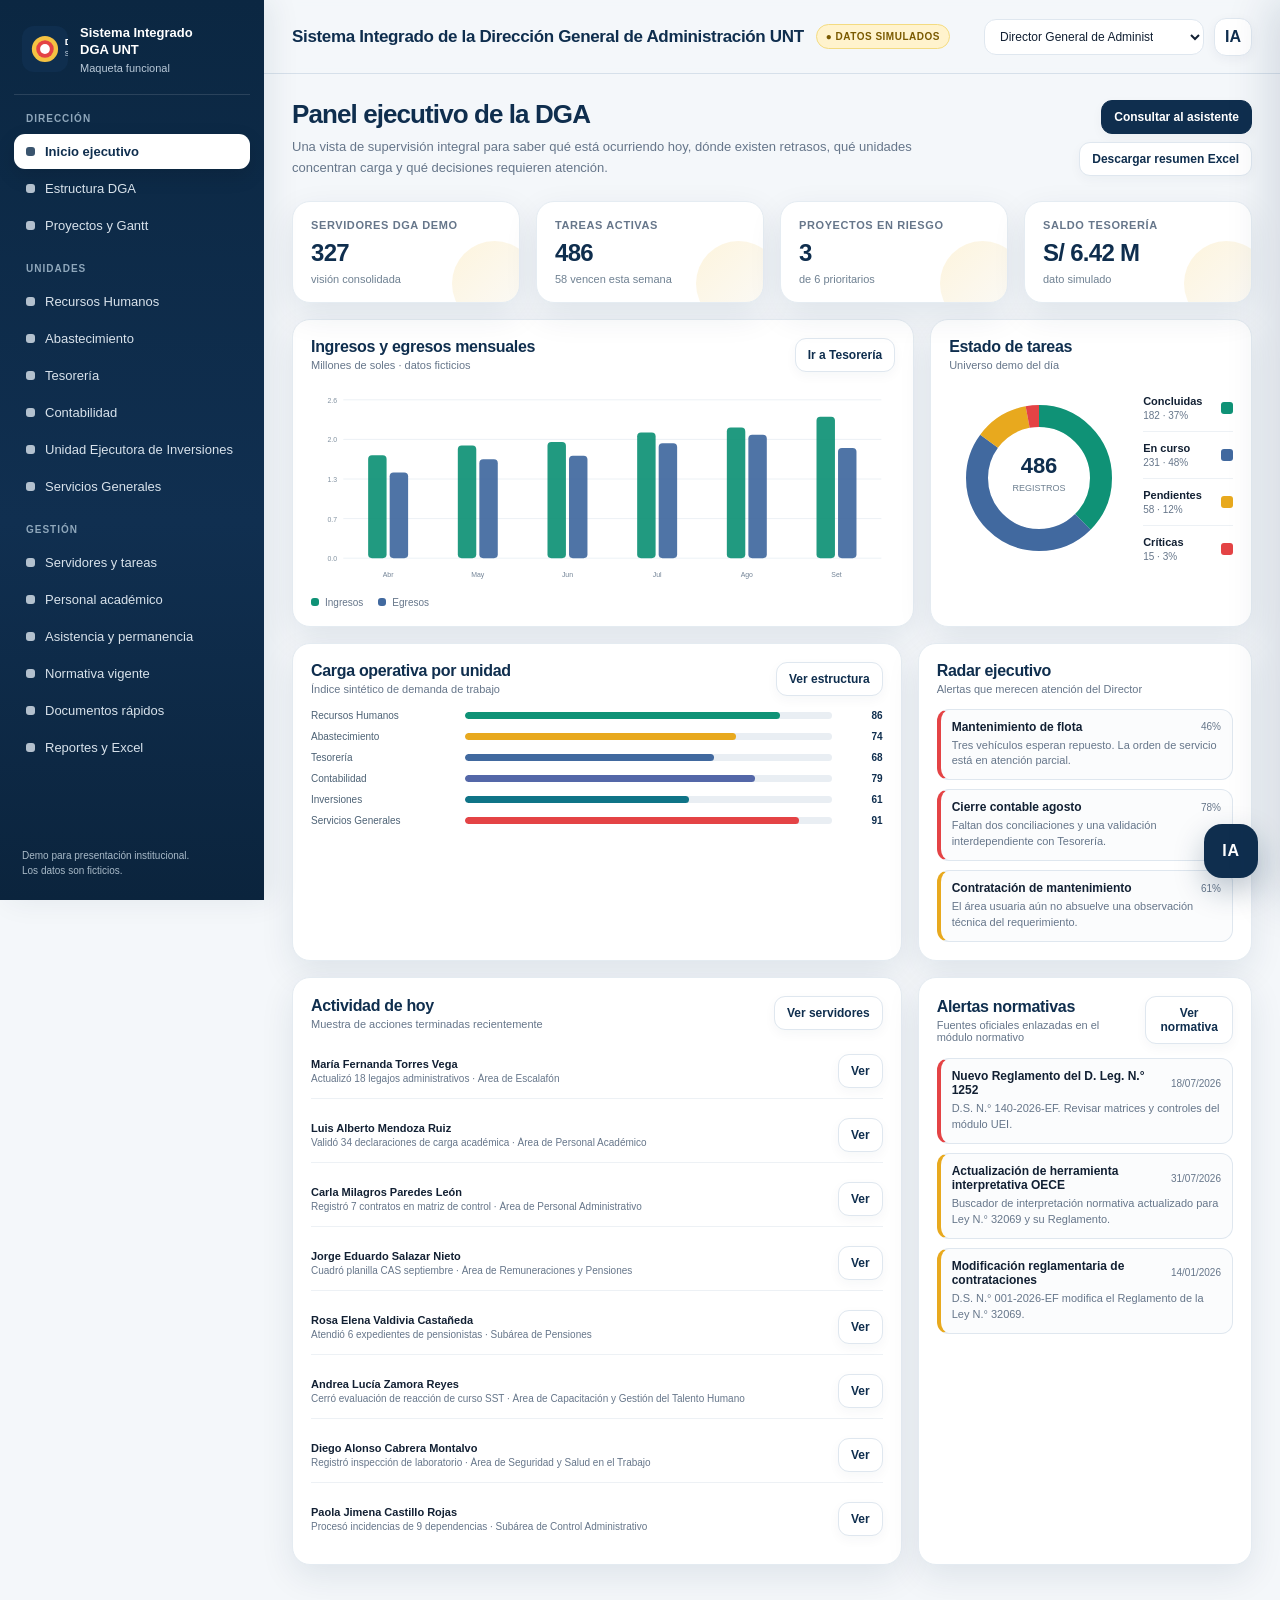
==== index.html @ 6fdbe8c0 "Carga inicial de maqueta DGA UNT" ====
<!doctype html>
<html lang="es">
<head>
  <meta charset="utf-8" />
  <meta name="viewport" content="width=device-width, initial-scale=1" />
  <meta name="theme-color" content="#0f2e4e" />
  <meta name="description" content="Maqueta funcional del Sistema Integrado de la Dirección General de Administración de la Universidad Nacional de Trujillo." />
  <title>Sistema Integrado DGA UNT — Maqueta</title>
  <link rel="icon" href="assets/dga-unt-mark.svg" />
  <link rel="stylesheet" href="styles.css" />
</head>
<body>
  <div class="app-shell">
    <aside class="sidebar" aria-label="Navegación principal">
      <div class="brand">
        <img src="assets/dga-unt-mark.svg" alt="DGA UNT" />
        <div class="brand-copy">
          <strong>Sistema Integrado<br>DGA UNT</strong>
          <span>Maqueta funcional</span>
        </div>
      </div>

      <div class="nav-section">
        <div class="nav-label">Dirección</div>
        <button class="nav-btn active" data-view="dashboard"><i class="nav-dot"></i><span>Inicio ejecutivo</span></button>
        <button class="nav-btn" data-view="org"><i class="nav-dot"></i><span>Estructura DGA</span></button>
        <button class="nav-btn" data-view="projects"><i class="nav-dot"></i><span>Proyectos y Gantt</span></button>
      </div>

      <div class="nav-section">
        <div class="nav-label">Unidades</div>
        <button class="nav-btn" data-module="rh"><i class="nav-dot"></i><span>Recursos Humanos</span></button>
        <button class="nav-btn" data-module="abastecimiento"><i class="nav-dot"></i><span>Abastecimiento</span></button>
        <button class="nav-btn" data-module="tesoreria"><i class="nav-dot"></i><span>Tesorería</span></button>
        <button class="nav-btn" data-module="contabilidad"><i class="nav-dot"></i><span>Contabilidad</span></button>
        <button class="nav-btn" data-module="inversiones"><i class="nav-dot"></i><span>Unidad Ejecutora de Inversiones</span></button>
        <button class="nav-btn" data-module="servicios"><i class="nav-dot"></i><span>Servicios Generales</span></button>
      </div>

      <div class="nav-section">
        <div class="nav-label">Gestión</div>
        <button class="nav-btn" data-view="people"><i class="nav-dot"></i><span>Servidores y tareas</span></button>
        <button class="nav-btn" data-view="academic"><i class="nav-dot"></i><span>Personal académico</span></button>
        <button class="nav-btn" data-view="attendance"><i class="nav-dot"></i><span>Asistencia y permanencia</span></button>
        <button class="nav-btn" data-view="norms"><i class="nav-dot"></i><span>Normativa vigente</span></button>
        <button class="nav-btn" data-view="documents"><i class="nav-dot"></i><span>Documentos rápidos</span></button>
        <button class="nav-btn" data-view="reports"><i class="nav-dot"></i><span>Reportes y Excel</span></button>
      </div>
      <div class="sidebar-footer">Demo para presentación institucional.<br>Los datos son ficticios.</div>
    </aside>

    <main class="main">
      <header class="topbar">
        <div class="topbar-left">
          <div class="topbar-title">Sistema Integrado de la Dirección General de Administración UNT</div>
          <div class="demo-pill">● Datos simulados</div>
        </div>
        <div class="topbar-actions">
          <select id="roleSelect" class="role-select" aria-label="Perfil de acceso simulado">
            <option value="director">Director General de Administración</option>
            <option value="rh">Jefatura de Recursos Humanos</option>
            <option value="abastecimiento">Jefatura de Abastecimiento</option>
            <option value="tesoreria">Jefatura de Tesorería</option>
            <option value="contabilidad">Jefatura de Contabilidad</option>
            <option value="inversiones">Jefatura UEI</option>
            <option value="servicios">Jefatura de Servicios Generales</option>
            <option value="servidor">Servidor / Mi trabajo</option>
          </select>
          <button class="icon-btn" id="openAssistantTop" title="Abrir asistente">IA</button>
        </div>
      </header>

      <section id="appContent" class="content" aria-live="polite"></section>
    </main>
  </div>

  <button class="assistant-fab" id="assistantFab" title="Asistente DGA">IA</button>

  <aside class="assistant-drawer" id="assistantDrawer" aria-label="Asistente DGA">
    <div class="assistant-head">
      <div>
        <h3>Asistente DGA</h3>
        <small>Modo demostración · respuestas sobre la data ficticia</small>
      </div>
      <button class="icon-btn" id="closeAssistant" aria-label="Cerrar">×</button>
    </div>
    <div class="assistant-body" id="assistantBody"></div>
    <div class="assistant-chips">
      <button class="assistant-chip" data-prompt="¿Qué proyectos están retrasados?">Proyectos retrasados</button>
      <button class="assistant-chip" data-prompt="¿Quién llegó tarde hoy?">Tardanzas de hoy</button>
      <button class="assistant-chip" data-prompt="¿Cuál es el saldo de tesorería?">Saldo de Tesorería</button>
      <button class="assistant-chip" data-prompt="¿Qué alertas normativas hay?">Alertas normativas</button>
      <button class="assistant-chip" data-prompt="¿Cómo va Gestión del Rendimiento?">GDR 2026</button>
    </div>
    <form class="assistant-form" id="assistantForm">
      <input id="assistantInput" autocomplete="off" placeholder="Pregunta por tareas, personas, proyectos, saldos, normas..." />
      <button type="submit">Enviar</button>
    </form>
  </aside>

  <div id="modalRoot"></div>
  <div class="toast" id="toast"></div>

  <script src="data.js"></script>
  <script src="app.js"></script>
</body>
</html>
---- styles.css ----
:root{
  --navy:#0f2e4e;
  --navy-2:#183f66;
  --ink:#122033;
  --muted:#66768a;
  --line:#dfe7ef;
  --bg:#f4f7fa;
  --card:#ffffff;
  --yellow:#f5c242;
  --red:#e44345;
  --green:#0f9276;
  --teal:#0c8879;
  --blue:#41699f;
  --indigo:#5467a8;
  --cyan:#0f7487;
  --amber:#e8a91e;
  --shadow:0 12px 34px rgba(15,46,78,.09);
  --radius:18px;
  --sidebar:264px;
  --assistant:390px;
}
*{box-sizing:border-box}
html,body{margin:0;padding:0;min-height:100%;font-family:Inter,Segoe UI,Arial,sans-serif;background:var(--bg);color:var(--ink)}
body{overflow-x:hidden}
button,input,select,textarea{font:inherit}
button{cursor:pointer}
a{color:inherit}
.hidden{display:none!important}
.app-shell{display:grid;grid-template-columns:var(--sidebar) minmax(0,1fr);min-height:100vh}
.sidebar{position:sticky;top:0;height:100vh;background:linear-gradient(180deg,#0b2742 0%,#102f50 58%,#0b243d 100%);color:#fff;padding:18px 14px;display:flex;flex-direction:column;z-index:20;box-shadow:8px 0 28px rgba(15,46,78,.08)}
.brand{display:flex;align-items:center;gap:12px;padding:7px 8px 20px;border-bottom:1px solid rgba(255,255,255,.12)}
.brand img{width:46px;height:46px;object-fit:cover;object-position:left;border-radius:12px}
.brand-copy strong{display:block;font-size:13px;line-height:1.3}
.brand-copy span{display:block;margin-top:3px;color:#b9c9d8;font-size:11px}
.nav-section{margin-top:18px}
.nav-label{padding:0 12px 8px;text-transform:uppercase;letter-spacing:.1em;color:#8fa7bb;font-size:10px;font-weight:800}
.nav-btn{width:100%;display:flex;align-items:center;gap:10px;border:0;background:transparent;color:#d8e2eb;padding:10px 12px;border-radius:11px;text-align:left;margin:2px 0;font-size:13px;transition:.18s ease}
.nav-btn:hover{background:rgba(255,255,255,.08);color:#fff}
.nav-btn.active{background:#fff;color:var(--navy);font-weight:800;box-shadow:0 7px 20px rgba(0,0,0,.12)}
.nav-dot{width:9px;height:9px;border-radius:3px;background:currentColor;opacity:.82;flex:none}
.sidebar-footer{margin-top:auto;padding:12px 8px 4px;color:#a9bac8;font-size:10px;line-height:1.5}
.main{min-width:0}
.topbar{height:74px;position:sticky;top:0;z-index:15;display:flex;align-items:center;justify-content:space-between;padding:0 28px;background:rgba(244,247,250,.92);backdrop-filter:blur(14px);border-bottom:1px solid rgba(207,219,230,.8)}
.topbar-left{display:flex;align-items:center;gap:12px;min-width:0}
.topbar-title{font-size:17px;font-weight:900;letter-spacing:-.02em;color:var(--navy);white-space:nowrap;overflow:hidden;text-overflow:ellipsis}
.demo-pill{display:inline-flex;align-items:center;gap:6px;padding:6px 9px;border-radius:999px;background:#fff3cd;color:#7a5a00;border:1px solid #f3db81;font-size:10px;font-weight:800;text-transform:uppercase;letter-spacing:.05em}
.topbar-actions{display:flex;align-items:center;gap:10px}
.role-select{border:1px solid var(--line);background:white;border-radius:12px;padding:9px 34px 9px 11px;color:var(--ink);font-size:12px;max-width:220px}
.icon-btn{width:38px;height:38px;border-radius:12px;border:1px solid var(--line);background:white;color:var(--navy);font-weight:900;display:grid;place-items:center;box-shadow:0 3px 12px rgba(15,46,78,.05)}
.content{padding:26px 28px 48px;max-width:1620px;margin:0 auto}
.hero{display:flex;align-items:flex-start;justify-content:space-between;gap:20px;margin-bottom:22px}
.hero h1{margin:0 0 8px;font-size:26px;line-height:1.12;color:var(--navy);letter-spacing:-.035em}
.hero p{margin:0;color:var(--muted);font-size:13px;line-height:1.6;max-width:780px}
.hero-actions{display:flex;gap:8px;flex-wrap:wrap;justify-content:flex-end}
.btn{border:1px solid var(--line);background:white;color:var(--navy);border-radius:11px;padding:9px 12px;font-size:12px;font-weight:800;display:inline-flex;align-items:center;gap:7px;box-shadow:0 4px 12px rgba(15,46,78,.04)}
.btn:hover{transform:translateY(-1px);box-shadow:0 8px 20px rgba(15,46,78,.08)}
.btn.primary{background:var(--navy);color:#fff;border-color:var(--navy)}
.btn.soft{background:#eef4f9}
.btn.warn{background:#fff5f5;border-color:#ffd0d0;color:#a7282a}
.grid{display:grid;gap:16px}
.grid.kpis{grid-template-columns:repeat(4,minmax(0,1fr));margin-bottom:16px}
.kpi{background:var(--card);border:1px solid #e5ecf2;border-radius:var(--radius);padding:17px 18px;box-shadow:var(--shadow);min-width:0;position:relative;overflow:hidden}
.kpi:after{content:"";position:absolute;inset:auto -18px -24px auto;width:85px;height:85px;border-radius:50%;background:linear-gradient(135deg,rgba(245,194,66,.18),rgba(15,46,78,.02))}
.kpi-label{color:var(--muted);font-size:11px;font-weight:800;text-transform:uppercase;letter-spacing:.055em}
.kpi-value{font-size:24px;color:var(--navy);font-weight:900;margin-top:8px;letter-spacing:-.03em}
.kpi-note{font-size:11px;color:#6f8192;margin-top:6px}
.panel{background:var(--card);border:1px solid #e4ebf1;border-radius:var(--radius);box-shadow:var(--shadow);padding:18px;min-width:0}
.panel-title-row{display:flex;align-items:center;justify-content:space-between;gap:12px;margin-bottom:14px}
.panel h2,.panel h3{margin:0;color:var(--navy);letter-spacing:-.02em}
.panel h2{font-size:16px}.panel h3{font-size:14px}
.panel-sub{color:var(--muted);font-size:11px;margin-top:3px}
.two-col{grid-template-columns:minmax(0,1.55fr) minmax(320px,.85fr)}
.three-col{grid-template-columns:repeat(3,minmax(0,1fr))}
.dashboard-row{grid-template-columns:minmax(0,1.45fr) minmax(300px,.75fr);margin-bottom:16px}
.chart-wrap{width:100%;overflow:hidden}
.svg-chart{width:100%;height:auto;display:block}
.chart-legend{display:flex;gap:15px;flex-wrap:wrap;margin-top:11px;color:var(--muted);font-size:10px}
.legend-item{display:flex;align-items:center;gap:6px}.legend-swatch{width:8px;height:8px;border-radius:3px}
.alert-list{display:flex;flex-direction:column;gap:9px}
.alert-item{border:1px solid var(--line);border-left:4px solid #a5b7c7;border-radius:12px;padding:10px 11px;background:#fbfcfd}
.alert-item.high{border-left-color:var(--red)}.alert-item.medium{border-left-color:var(--amber)}.alert-item.low{border-left-color:var(--green)}
.alert-top{display:flex;align-items:center;justify-content:space-between;gap:10px}
.alert-title{font-weight:800;font-size:12px;color:var(--ink)}
.alert-date{font-size:10px;color:var(--muted)}
.alert-detail{font-size:11px;color:var(--muted);line-height:1.45;margin-top:4px}
.unit-grid{display:grid;grid-template-columns:repeat(3,minmax(0,1fr));gap:14px}
.unit-card{background:white;border:1px solid var(--line);border-radius:16px;padding:16px;position:relative;overflow:hidden;transition:.18s ease;min-height:160px}
.unit-card:hover{transform:translateY(-2px);box-shadow:var(--shadow);border-color:#cdd9e3}
.unit-accent{height:5px;border-radius:999px;width:48px;margin-bottom:12px;background:var(--navy)}
.unit-card h3{font-size:14px;margin:0;color:var(--navy)}
.unit-card p{font-size:11px;color:var(--muted);line-height:1.5;margin:7px 0 13px}
.unit-stats{display:flex;gap:12px;flex-wrap:wrap;font-size:10px;color:#52677a}
.unit-stats strong{font-size:13px;color:var(--ink);margin-right:3px}
.subarea-chips{display:flex;gap:7px;flex-wrap:wrap;margin-top:10px}
.chip{display:inline-flex;align-items:center;border:1px solid var(--line);border-radius:999px;background:#f7fafc;padding:6px 9px;font-size:10px;color:#44596c}
.module-layout{display:grid;grid-template-columns:minmax(0,1fr) 320px;gap:16px}
.norm-panel{position:sticky;top:92px;align-self:start}
.norm-card{border:1px solid var(--line);border-radius:13px;padding:11px;margin-bottom:9px;background:#fbfcfe}
.norm-card strong{display:block;font-size:11px;color:var(--navy)}
.norm-card small{display:block;color:var(--muted);font-size:9px;margin:3px 0 7px}
.norm-card p{font-size:10px;line-height:1.45;color:#596d7f;margin:0 0 8px}
.norm-link{font-size:10px;font-weight:800;color:var(--blue);text-decoration:none}
.norm-link:hover{text-decoration:underline}
.table-wrap{width:100%;overflow:auto;border:1px solid var(--line);border-radius:13px}
table{width:100%;border-collapse:collapse;font-size:11px;background:white}
th{background:#eef3f7;color:#52677a;text-transform:uppercase;letter-spacing:.04em;font-size:9px;text-align:left;padding:10px 11px;border-bottom:1px solid var(--line);white-space:nowrap}
td{padding:10px 11px;border-bottom:1px solid #edf1f5;color:#344a5e;vertical-align:middle}
tr:last-child td{border-bottom:0}tr:hover td{background:#fafcfe}
.status{display:inline-flex;padding:5px 8px;border-radius:999px;font-size:9px;font-weight:800;border:1px solid transparent;white-space:nowrap}
.status.done{background:#eaf8f3;color:#0a725c;border-color:#c9eee2}
.status.progress{background:#edf4fb;color:#2f5f91;border-color:#d5e6f6}
.status.pending{background:#fff4df;color:#8c6500;border-color:#f7deb0}
.status.risk{background:#fff0f0;color:#a5292c;border-color:#ffd1d1}
.progress{height:7px;background:#e9eef3;border-radius:999px;overflow:hidden;min-width:82px}
.progress > span{display:block;height:100%;border-radius:999px;background:linear-gradient(90deg,var(--navy-2),#5c7faa)}
.list-compact{display:flex;flex-direction:column;gap:9px}
.list-row{display:flex;align-items:center;justify-content:space-between;gap:12px;padding:10px 0;border-bottom:1px solid #edf1f5}
.list-row:last-child{border-bottom:0}
.list-main{min-width:0}.list-main strong{font-size:11px;color:var(--ink);display:block}.list-main span{font-size:10px;color:var(--muted);display:block;margin-top:3px;white-space:nowrap;overflow:hidden;text-overflow:ellipsis}
.metric-bar{display:grid;grid-template-columns:145px minmax(80px,1fr) 42px;gap:9px;align-items:center;margin:10px 0}
.metric-bar label{font-size:10px;color:#4d6275;white-space:nowrap;overflow:hidden;text-overflow:ellipsis}.metric-bar b{font-size:10px;text-align:right;color:var(--navy)}
.filters{display:flex;gap:8px;flex-wrap:wrap;margin-bottom:14px}.filter-input,.filter-select{border:1px solid var(--line);border-radius:10px;padding:9px 10px;background:white;color:var(--ink);font-size:11px;min-width:160px}.filter-input{flex:1;min-width:240px}
.people-grid{display:grid;grid-template-columns:repeat(3,minmax(0,1fr));gap:12px}
.person-card{border:1px solid var(--line);border-radius:15px;background:white;padding:14px;transition:.18s}.person-card:hover{box-shadow:var(--shadow);transform:translateY(-1px)}
.person-head{display:flex;align-items:center;gap:10px}.avatar{width:38px;height:38px;border-radius:12px;background:linear-gradient(135deg,var(--navy),#52769b);color:white;display:grid;place-items:center;font-weight:900;font-size:12px;flex:none}.person-head strong{font-size:12px;color:var(--navy);display:block}.person-head span{font-size:10px;color:var(--muted);display:block;margin-top:2px}.person-meta{display:grid;grid-template-columns:1fr 1fr;gap:7px;margin:12px 0;font-size:10px;color:#52677a}.person-meta b{color:var(--ink)}
.teacher-grid{display:grid;grid-template-columns:repeat(2,minmax(0,1fr));gap:12px}.teacher-card{border:1px solid var(--line);border-radius:16px;padding:15px;background:white}.teacher-card h3{font-size:13px;color:var(--navy);margin:0}.teacher-card p{font-size:10px;color:var(--muted);line-height:1.45}.teacher-metrics{display:grid;grid-template-columns:repeat(4,1fr);gap:7px;margin-top:11px}.mini-stat{background:#f5f8fb;border-radius:10px;padding:8px;text-align:center}.mini-stat b{display:block;color:var(--navy);font-size:13px}.mini-stat span{font-size:8px;color:var(--muted)}
.gantt{overflow:auto;border:1px solid var(--line);border-radius:14px}.gantt-row{display:grid;grid-template-columns:240px 105px minmax(520px,1fr);min-width:900px;border-bottom:1px solid #edf1f5;background:white}.gantt-row:last-child{border-bottom:0}.gantt-head{background:#eef3f7;color:#52677a;font-size:9px;font-weight:800;text-transform:uppercase;letter-spacing:.04em}.gantt-cell{padding:11px}.gantt-timeline{position:relative;display:grid;grid-template-columns:repeat(6,1fr);align-items:center;background-image:linear-gradient(to right,transparent calc(100% - 1px),#edf1f5 0);background-size:16.666% 100%;min-height:46px}.gantt-bar{height:18px;border-radius:999px;background:linear-gradient(90deg,#315a83,#5f84aa);position:relative;overflow:hidden;box-shadow:0 3px 8px rgba(49,90,131,.18)}.gantt-bar.risk{background:linear-gradient(90deg,#b83a3d,#e56b6e)}.gantt-bar span{position:absolute;left:8px;top:3px;color:#fff;font-size:9px;font-weight:800;white-space:nowrap}
.report-grid{display:grid;grid-template-columns:repeat(3,minmax(0,1fr));gap:12px}.report-card{border:1px solid var(--line);border-radius:15px;padding:15px;background:white}.report-card h3{font-size:13px;color:var(--navy);margin:0 0 6px}.report-card p{font-size:10px;color:var(--muted);line-height:1.45;min-height:43px}.report-card .btn{margin-top:6px}
.dropzone{border:1.5px dashed #bdccd9;border-radius:14px;padding:18px;text-align:center;background:#f9fbfd}.dropzone strong{font-size:11px;color:var(--navy)}.dropzone p{font-size:10px;color:var(--muted);margin:5px 0 10px}.dropzone input{max-width:100%;font-size:10px}
.doc-form{display:grid;grid-template-columns:repeat(2,minmax(0,1fr));gap:11px}.field label{display:block;font-size:9px;text-transform:uppercase;letter-spacing:.05em;font-weight:800;color:#617589;margin-bottom:5px}.field input,.field select,.field textarea{width:100%;border:1px solid var(--line);border-radius:10px;padding:9px 10px;font-size:11px;background:white}.field textarea{min-height:95px;resize:vertical}.field.full{grid-column:1/-1}
.modal-backdrop{position:fixed;inset:0;background:rgba(5,20,34,.42);z-index:80;display:grid;place-items:center;padding:20px}.modal{background:white;width:min(920px,96vw);max-height:88vh;overflow:auto;border-radius:20px;box-shadow:0 30px 80px rgba(0,0,0,.25);padding:20px;position:relative}.modal-close{position:absolute;right:14px;top:14px}.profile-grid{display:grid;grid-template-columns:260px minmax(0,1fr);gap:18px}.profile-aside{background:#f3f7fa;border-radius:16px;padding:16px}.profile-aside h2{font-size:16px;margin:10px 0 5px;color:var(--navy)}.profile-aside p{font-size:10px;color:var(--muted);line-height:1.5}.profile-kv{display:grid;grid-template-columns:1fr 1fr;gap:8px;margin-top:14px}.profile-kv div{background:white;border:1px solid var(--line);border-radius:10px;padding:8px}.profile-kv b{display:block;font-size:11px;color:var(--navy)}.profile-kv span{font-size:8px;color:var(--muted)}
.assistant-fab{position:fixed;right:22px;bottom:22px;z-index:45;width:54px;height:54px;border-radius:18px;border:0;background:var(--navy);color:#fff;box-shadow:0 12px 30px rgba(15,46,78,.28);font-weight:900;letter-spacing:.04em}
.assistant-drawer{position:fixed;right:0;top:0;height:100vh;width:min(var(--assistant),95vw);background:#fff;z-index:70;border-left:1px solid var(--line);box-shadow:-18px 0 42px rgba(15,46,78,.14);display:flex;flex-direction:column;transform:translateX(102%);transition:.22s ease}.assistant-drawer.open{transform:translateX(0)}.assistant-head{padding:17px;border-bottom:1px solid var(--line);display:flex;align-items:center;justify-content:space-between;background:linear-gradient(180deg,#f8fbfd,#fff)}.assistant-head h3{margin:0;color:var(--navy);font-size:14px}.assistant-head small{color:var(--muted);font-size:9px}.assistant-body{flex:1;overflow:auto;padding:14px;background:#f6f9fb}.bubble{max-width:90%;padding:10px 11px;border-radius:14px;margin:7px 0;font-size:11px;line-height:1.55;white-space:pre-wrap}.bubble.ai{background:#fff;border:1px solid var(--line);color:#344a5e;border-bottom-left-radius:5px}.bubble.user{margin-left:auto;background:var(--navy);color:#fff;border-bottom-right-radius:5px}.assistant-chips{display:flex;gap:6px;flex-wrap:wrap;padding:0 14px 10px;background:#fff}.assistant-chip{border:1px solid var(--line);background:#f7fafc;color:#4b6073;border-radius:999px;padding:6px 8px;font-size:9px}.assistant-form{display:flex;gap:7px;padding:12px 14px 14px;border-top:1px solid var(--line);background:#fff}.assistant-form input{flex:1;border:1px solid var(--line);border-radius:11px;padding:10px;font-size:11px}.assistant-form button{border:0;border-radius:11px;background:var(--navy);color:#fff;padding:0 13px;font-weight:900}
.toast{position:fixed;left:50%;bottom:24px;transform:translate(-50%,30px);opacity:0;background:#122f4d;color:#fff;padding:10px 14px;border-radius:12px;z-index:100;font-size:11px;box-shadow:0 12px 28px rgba(0,0,0,.18);transition:.2s}.toast.show{transform:translate(-50%,0);opacity:1}
.empty{padding:32px;text-align:center;color:var(--muted);font-size:11px}
.search-highlight{background:#fff2af;padding:0 2px;border-radius:3px}
@media(max-width:1180px){.grid.kpis{grid-template-columns:repeat(2,1fr)}.unit-grid{grid-template-columns:repeat(2,1fr)}.people-grid{grid-template-columns:repeat(2,1fr)}.module-layout{grid-template-columns:1fr}.norm-panel{position:relative;top:auto}.dashboard-row,.two-col{grid-template-columns:1fr}}
@media(max-width:860px){:root{--sidebar:78px}.brand-copy,.nav-label,.nav-btn span:not(.nav-dot),.sidebar-footer{display:none}.brand{justify-content:center;padding:7px 0 17px}.brand img{width:45px}.nav-btn{justify-content:center;padding:13px}.topbar{padding:0 15px}.content{padding:20px 15px 40px}.topbar-title{font-size:14px}.demo-pill{display:none}.role-select{max-width:155px}.unit-grid,.people-grid,.teacher-grid,.report-grid{grid-template-columns:1fr}.hero{flex-direction:column}.hero-actions{justify-content:flex-start}.profile-grid{grid-template-columns:1fr}}
@media(max-width:560px){.grid.kpis{grid-template-columns:1fr}.topbar-actions .icon-btn{display:none}.role-select{max-width:130px}.doc-form{grid-template-columns:1fr}.field.full{grid-column:auto}.content{padding-inline:11px}.panel{padding:14px}.hero h1{font-size:22px}}
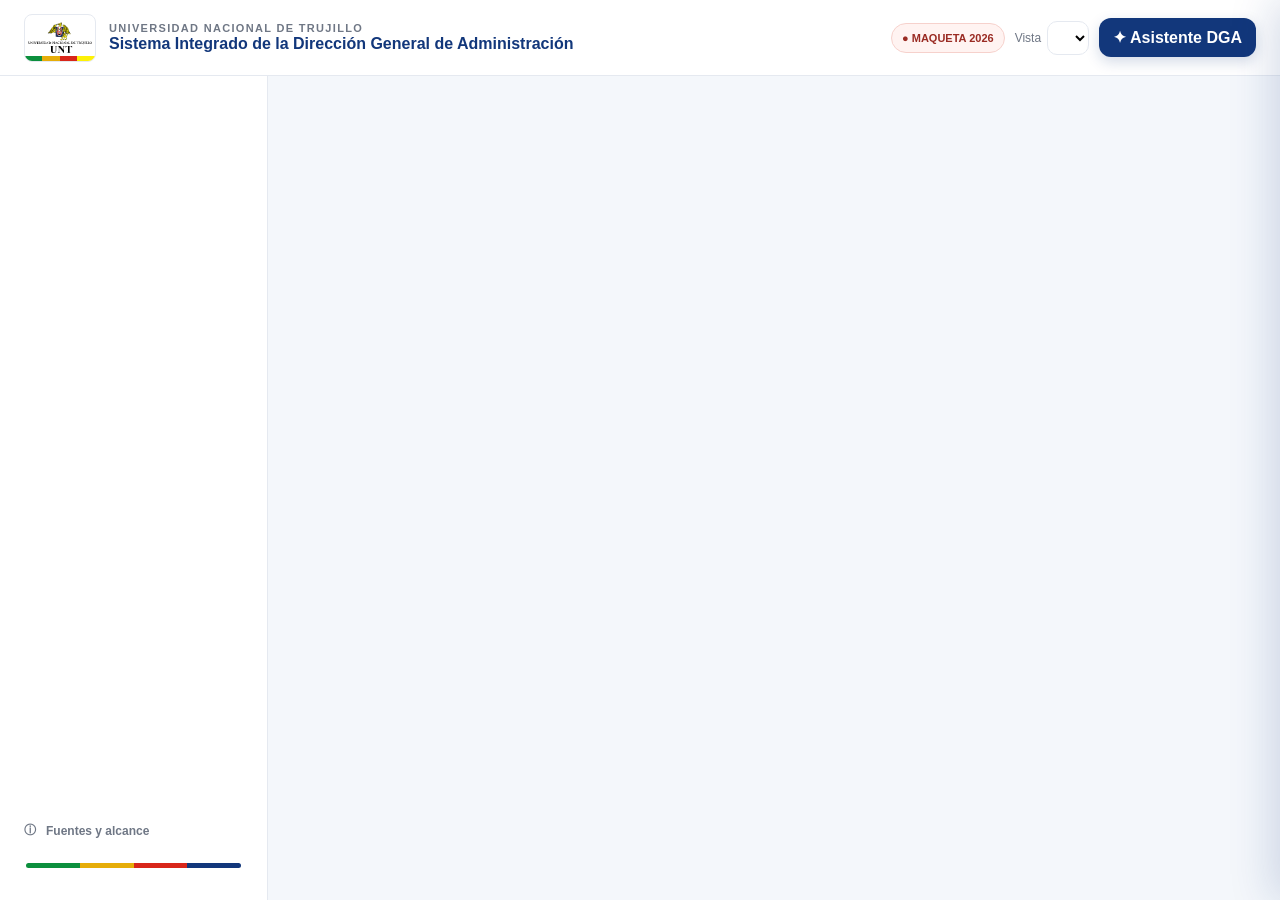
==== commit 383c5c1d: "Versión 2 - Sistema Integrado DGA UNT" ====
--- a/index.html
+++ b/index.html
@@ -3,103 +3,63 @@
 <head>
   <meta charset="utf-8" />
   <meta name="viewport" content="width=device-width, initial-scale=1" />
-  <meta name="theme-color" content="#0f2e4e" />
-  <meta name="description" content="Maqueta funcional del Sistema Integrado de la Dirección General de Administración de la Universidad Nacional de Trujillo." />
-  <title>Sistema Integrado DGA UNT — Maqueta</title>
-  <link rel="icon" href="assets/dga-unt-mark.svg" />
+  <meta name="description" content="Maqueta funcional del Sistema Integrado de la Dirección General de Administración UNT" />
+  <title>Sistema Integrado de la Dirección General de Administración UNT</title>
   <link rel="stylesheet" href="styles.css" />
 </head>
 <body>
-  <div class="app-shell">
-    <aside class="sidebar" aria-label="Navegación principal">
-      <div class="brand">
-        <img src="assets/dga-unt-mark.svg" alt="DGA UNT" />
+  <div id="appShell" class="app-shell">
+    <header class="topbar">
+      <button id="sidebarToggle" class="icon-btn mobile-only" aria-label="Abrir menú">☰</button>
+      <div class="brand" data-route="dashboard" role="button" tabindex="0" aria-label="Ir al inicio">
+        <div class="brand-mark official" aria-hidden="true"><img src="assets/unt-logo.png" alt=""></div>
         <div class="brand-copy">
-          <strong>Sistema Integrado<br>DGA UNT</strong>
-          <span>Maqueta funcional</span>
+          <div class="brand-university">Universidad Nacional de Trujillo</div>
+          <div class="brand-system">Sistema Integrado de la Dirección General de Administración</div>
         </div>
       </div>
+      <div class="top-actions">
+        <div class="demo-pill" title="Los datos operativos son simulados">● MAQUETA 2026</div>
+        <label class="role-picker">
+          <span>Vista</span>
+          <select id="roleSelect" aria-label="Cambiar perfil de simulación"></select>
+        </label>
+        <button id="assistantOpen" class="assistant-open">✦ Asistente DGA</button>
+      </div>
+    </header>
 
-      <div class="nav-section">
-        <div class="nav-label">Dirección</div>
-        <button class="nav-btn active" data-view="dashboard"><i class="nav-dot"></i><span>Inicio ejecutivo</span></button>
-        <button class="nav-btn" data-view="org"><i class="nav-dot"></i><span>Estructura DGA</span></button>
-        <button class="nav-btn" data-view="projects"><i class="nav-dot"></i><span>Proyectos y Gantt</span></button>
+    <aside id="sidebar" class="sidebar">
+      <nav id="mainNav" class="main-nav"></nav>
+      <div class="sidebar-bottom">
+        <button class="nav-item subtle" data-route="sources"><span>ⓘ</span><span>Fuentes y alcance</span></button>
+        <div class="palette-strip" aria-hidden="true"><i></i><i></i><i></i><i></i></div>
       </div>
-
-      <div class="nav-section">
-        <div class="nav-label">Unidades</div>
-        <button class="nav-btn" data-module="rh"><i class="nav-dot"></i><span>Recursos Humanos</span></button>
-        <button class="nav-btn" data-module="abastecimiento"><i class="nav-dot"></i><span>Abastecimiento</span></button>
-        <button class="nav-btn" data-module="tesoreria"><i class="nav-dot"></i><span>Tesorería</span></button>
-        <button class="nav-btn" data-module="contabilidad"><i class="nav-dot"></i><span>Contabilidad</span></button>
-        <button class="nav-btn" data-module="inversiones"><i class="nav-dot"></i><span>Unidad Ejecutora de Inversiones</span></button>
-        <button class="nav-btn" data-module="servicios"><i class="nav-dot"></i><span>Servicios Generales</span></button>
-      </div>
-
-      <div class="nav-section">
-        <div class="nav-label">Gestión</div>
-        <button class="nav-btn" data-view="people"><i class="nav-dot"></i><span>Servidores y tareas</span></button>
-        <button class="nav-btn" data-view="academic"><i class="nav-dot"></i><span>Personal académico</span></button>
-        <button class="nav-btn" data-view="attendance"><i class="nav-dot"></i><span>Asistencia y permanencia</span></button>
-        <button class="nav-btn" data-view="norms"><i class="nav-dot"></i><span>Normativa vigente</span></button>
-        <button class="nav-btn" data-view="documents"><i class="nav-dot"></i><span>Documentos rápidos</span></button>
-        <button class="nav-btn" data-view="reports"><i class="nav-dot"></i><span>Reportes y Excel</span></button>
-      </div>
-      <div class="sidebar-footer">Demo para presentación institucional.<br>Los datos son ficticios.</div>
     </aside>
 
-    <main class="main">
-      <header class="topbar">
-        <div class="topbar-left">
-          <div class="topbar-title">Sistema Integrado de la Dirección General de Administración UNT</div>
-          <div class="demo-pill">● Datos simulados</div>
-        </div>
-        <div class="topbar-actions">
-          <select id="roleSelect" class="role-select" aria-label="Perfil de acceso simulado">
-            <option value="director">Director General de Administración</option>
-            <option value="rh">Jefatura de Recursos Humanos</option>
-            <option value="abastecimiento">Jefatura de Abastecimiento</option>
-            <option value="tesoreria">Jefatura de Tesorería</option>
-            <option value="contabilidad">Jefatura de Contabilidad</option>
-            <option value="inversiones">Jefatura UEI</option>
-            <option value="servicios">Jefatura de Servicios Generales</option>
-            <option value="servidor">Servidor / Mi trabajo</option>
-          </select>
-          <button class="icon-btn" id="openAssistantTop" title="Abrir asistente">IA</button>
-        </div>
-      </header>
-
-      <section id="appContent" class="content" aria-live="polite"></section>
-    </main>
+    <main id="mainContent" class="main-content" tabindex="-1"></main>
   </div>
 
-  <button class="assistant-fab" id="assistantFab" title="Asistente DGA">IA</button>
-
-  <aside class="assistant-drawer" id="assistantDrawer" aria-label="Asistente DGA">
+  <aside id="assistantDrawer" class="assistant-drawer" aria-hidden="true">
     <div class="assistant-head">
       <div>
-        <h3>Asistente DGA</h3>
-        <small>Modo demostración · respuestas sobre la data ficticia</small>
+        <div class="eyebrow">ASISTENTE INSTITUCIONAL · DEMO</div>
+        <h2>Asistente DGA</h2>
+        <p>Consulta tareas, asistencia, proyectos, patrimonio, tesorería, docentes o normativa de la maqueta.</p>
       </div>
-      <button class="icon-btn" id="closeAssistant" aria-label="Cerrar">×</button>
+      <button id="assistantClose" class="icon-btn" aria-label="Cerrar asistente">✕</button>
     </div>
-    <div class="assistant-body" id="assistantBody"></div>
-    <div class="assistant-chips">
-      <button class="assistant-chip" data-prompt="¿Qué proyectos están retrasados?">Proyectos retrasados</button>
-      <button class="assistant-chip" data-prompt="¿Quién llegó tarde hoy?">Tardanzas de hoy</button>
-      <button class="assistant-chip" data-prompt="¿Cuál es el saldo de tesorería?">Saldo de Tesorería</button>
-      <button class="assistant-chip" data-prompt="¿Qué alertas normativas hay?">Alertas normativas</button>
-      <button class="assistant-chip" data-prompt="¿Cómo va Gestión del Rendimiento?">GDR 2026</button>
-    </div>
-    <form class="assistant-form" id="assistantForm">
-      <input id="assistantInput" autocomplete="off" placeholder="Pregunta por tareas, personas, proyectos, saldos, normas..." />
-      <button type="submit">Enviar</button>
+    <div id="assistantQuick" class="assistant-quick"></div>
+    <div id="assistantMessages" class="assistant-messages" aria-live="polite"></div>
+    <form id="assistantForm" class="assistant-form">
+      <textarea id="assistantInput" rows="2" placeholder="Ej.: ¿Qué tareas tenía Víctor Avalos la semana pasada?"></textarea>
+      <button type="submit">Consultar</button>
     </form>
+    <div class="assistant-foot">Respuestas generadas sobre los datos de esta maqueta. No sustituye sistemas oficiales ni registros institucionales.</div>
   </aside>
+  <div id="drawerBackdrop" class="drawer-backdrop"></div>
 
+  <div id="toast" class="toast" role="status" aria-live="polite"></div>
   <div id="modalRoot"></div>
-  <div class="toast" id="toast"></div>
 
   <script src="data.js"></script>
   <script src="app.js"></script>
--- a/styles.css
+++ b/styles.css
@@ -1,139 +1,55 @@
 :root{
-  --navy:#0f2e4e;
-  --navy-2:#183f66;
-  --ink:#122033;
-  --muted:#66768a;
-  --line:#dfe7ef;
-  --bg:#f4f7fa;
-  --card:#ffffff;
-  --yellow:#f5c242;
-  --red:#e44345;
-  --green:#0f9276;
-  --teal:#0c8879;
-  --blue:#41699f;
-  --indigo:#5467a8;
-  --cyan:#0f7487;
-  --amber:#e8a91e;
-  --shadow:0 12px 34px rgba(15,46,78,.09);
-  --radius:18px;
-  --sidebar:264px;
-  --assistant:390px;
+  --blue:#12377B; --blue-2:#1f4f99; --blue-3:#eaf0fb;
+  --gold:#E6AD09; --yellow:#FDF107; --red:#D8261A; --green:#0C8F3D;
+  --ink:#1E1A17; --muted:#6f7785; --line:#e5e9f0; --soft:#f6f8fb; --white:#fff;
+  --shadow:0 10px 30px rgba(18,55,123,.09); --radius:18px; --sidebar:268px;
 }
-*{box-sizing:border-box}
-html,body{margin:0;padding:0;min-height:100%;font-family:Inter,Segoe UI,Arial,sans-serif;background:var(--bg);color:var(--ink)}
-body{overflow-x:hidden}
-button,input,select,textarea{font:inherit}
-button{cursor:pointer}
-a{color:inherit}
-.hidden{display:none!important}
-.app-shell{display:grid;grid-template-columns:var(--sidebar) minmax(0,1fr);min-height:100vh}
-.sidebar{position:sticky;top:0;height:100vh;background:linear-gradient(180deg,#0b2742 0%,#102f50 58%,#0b243d 100%);color:#fff;padding:18px 14px;display:flex;flex-direction:column;z-index:20;box-shadow:8px 0 28px rgba(15,46,78,.08)}
-.brand{display:flex;align-items:center;gap:12px;padding:7px 8px 20px;border-bottom:1px solid rgba(255,255,255,.12)}
-.brand img{width:46px;height:46px;object-fit:cover;object-position:left;border-radius:12px}
-.brand-copy strong{display:block;font-size:13px;line-height:1.3}
-.brand-copy span{display:block;margin-top:3px;color:#b9c9d8;font-size:11px}
-.nav-section{margin-top:18px}
-.nav-label{padding:0 12px 8px;text-transform:uppercase;letter-spacing:.1em;color:#8fa7bb;font-size:10px;font-weight:800}
-.nav-btn{width:100%;display:flex;align-items:center;gap:10px;border:0;background:transparent;color:#d8e2eb;padding:10px 12px;border-radius:11px;text-align:left;margin:2px 0;font-size:13px;transition:.18s ease}
-.nav-btn:hover{background:rgba(255,255,255,.08);color:#fff}
-.nav-btn.active{background:#fff;color:var(--navy);font-weight:800;box-shadow:0 7px 20px rgba(0,0,0,.12)}
-.nav-dot{width:9px;height:9px;border-radius:3px;background:currentColor;opacity:.82;flex:none}
-.sidebar-footer{margin-top:auto;padding:12px 8px 4px;color:#a9bac8;font-size:10px;line-height:1.5}
-.main{min-width:0}
-.topbar{height:74px;position:sticky;top:0;z-index:15;display:flex;align-items:center;justify-content:space-between;padding:0 28px;background:rgba(244,247,250,.92);backdrop-filter:blur(14px);border-bottom:1px solid rgba(207,219,230,.8)}
-.topbar-left{display:flex;align-items:center;gap:12px;min-width:0}
-.topbar-title{font-size:17px;font-weight:900;letter-spacing:-.02em;color:var(--navy);white-space:nowrap;overflow:hidden;text-overflow:ellipsis}
-.demo-pill{display:inline-flex;align-items:center;gap:6px;padding:6px 9px;border-radius:999px;background:#fff3cd;color:#7a5a00;border:1px solid #f3db81;font-size:10px;font-weight:800;text-transform:uppercase;letter-spacing:.05em}
-.topbar-actions{display:flex;align-items:center;gap:10px}
-.role-select{border:1px solid var(--line);background:white;border-radius:12px;padding:9px 34px 9px 11px;color:var(--ink);font-size:12px;max-width:220px}
-.icon-btn{width:38px;height:38px;border-radius:12px;border:1px solid var(--line);background:white;color:var(--navy);font-weight:900;display:grid;place-items:center;box-shadow:0 3px 12px rgba(15,46,78,.05)}
-.content{padding:26px 28px 48px;max-width:1620px;margin:0 auto}
-.hero{display:flex;align-items:flex-start;justify-content:space-between;gap:20px;margin-bottom:22px}
-.hero h1{margin:0 0 8px;font-size:26px;line-height:1.12;color:var(--navy);letter-spacing:-.035em}
-.hero p{margin:0;color:var(--muted);font-size:13px;line-height:1.6;max-width:780px}
-.hero-actions{display:flex;gap:8px;flex-wrap:wrap;justify-content:flex-end}
-.btn{border:1px solid var(--line);background:white;color:var(--navy);border-radius:11px;padding:9px 12px;font-size:12px;font-weight:800;display:inline-flex;align-items:center;gap:7px;box-shadow:0 4px 12px rgba(15,46,78,.04)}
-.btn:hover{transform:translateY(-1px);box-shadow:0 8px 20px rgba(15,46,78,.08)}
-.btn.primary{background:var(--navy);color:#fff;border-color:var(--navy)}
-.btn.soft{background:#eef4f9}
-.btn.warn{background:#fff5f5;border-color:#ffd0d0;color:#a7282a}
-.grid{display:grid;gap:16px}
-.grid.kpis{grid-template-columns:repeat(4,minmax(0,1fr));margin-bottom:16px}
-.kpi{background:var(--card);border:1px solid #e5ecf2;border-radius:var(--radius);padding:17px 18px;box-shadow:var(--shadow);min-width:0;position:relative;overflow:hidden}
-.kpi:after{content:"";position:absolute;inset:auto -18px -24px auto;width:85px;height:85px;border-radius:50%;background:linear-gradient(135deg,rgba(245,194,66,.18),rgba(15,46,78,.02))}
-.kpi-label{color:var(--muted);font-size:11px;font-weight:800;text-transform:uppercase;letter-spacing:.055em}
-.kpi-value{font-size:24px;color:var(--navy);font-weight:900;margin-top:8px;letter-spacing:-.03em}
-.kpi-note{font-size:11px;color:#6f8192;margin-top:6px}
-.panel{background:var(--card);border:1px solid #e4ebf1;border-radius:var(--radius);box-shadow:var(--shadow);padding:18px;min-width:0}
-.panel-title-row{display:flex;align-items:center;justify-content:space-between;gap:12px;margin-bottom:14px}
-.panel h2,.panel h3{margin:0;color:var(--navy);letter-spacing:-.02em}
-.panel h2{font-size:16px}.panel h3{font-size:14px}
-.panel-sub{color:var(--muted);font-size:11px;margin-top:3px}
-.two-col{grid-template-columns:minmax(0,1.55fr) minmax(320px,.85fr)}
-.three-col{grid-template-columns:repeat(3,minmax(0,1fr))}
-.dashboard-row{grid-template-columns:minmax(0,1.45fr) minmax(300px,.75fr);margin-bottom:16px}
-.chart-wrap{width:100%;overflow:hidden}
-.svg-chart{width:100%;height:auto;display:block}
-.chart-legend{display:flex;gap:15px;flex-wrap:wrap;margin-top:11px;color:var(--muted);font-size:10px}
-.legend-item{display:flex;align-items:center;gap:6px}.legend-swatch{width:8px;height:8px;border-radius:3px}
-.alert-list{display:flex;flex-direction:column;gap:9px}
-.alert-item{border:1px solid var(--line);border-left:4px solid #a5b7c7;border-radius:12px;padding:10px 11px;background:#fbfcfd}
-.alert-item.high{border-left-color:var(--red)}.alert-item.medium{border-left-color:var(--amber)}.alert-item.low{border-left-color:var(--green)}
-.alert-top{display:flex;align-items:center;justify-content:space-between;gap:10px}
-.alert-title{font-weight:800;font-size:12px;color:var(--ink)}
-.alert-date{font-size:10px;color:var(--muted)}
-.alert-detail{font-size:11px;color:var(--muted);line-height:1.45;margin-top:4px}
-.unit-grid{display:grid;grid-template-columns:repeat(3,minmax(0,1fr));gap:14px}
-.unit-card{background:white;border:1px solid var(--line);border-radius:16px;padding:16px;position:relative;overflow:hidden;transition:.18s ease;min-height:160px}
-.unit-card:hover{transform:translateY(-2px);box-shadow:var(--shadow);border-color:#cdd9e3}
-.unit-accent{height:5px;border-radius:999px;width:48px;margin-bottom:12px;background:var(--navy)}
-.unit-card h3{font-size:14px;margin:0;color:var(--navy)}
-.unit-card p{font-size:11px;color:var(--muted);line-height:1.5;margin:7px 0 13px}
-.unit-stats{display:flex;gap:12px;flex-wrap:wrap;font-size:10px;color:#52677a}
-.unit-stats strong{font-size:13px;color:var(--ink);margin-right:3px}
-.subarea-chips{display:flex;gap:7px;flex-wrap:wrap;margin-top:10px}
-.chip{display:inline-flex;align-items:center;border:1px solid var(--line);border-radius:999px;background:#f7fafc;padding:6px 9px;font-size:10px;color:#44596c}
-.module-layout{display:grid;grid-template-columns:minmax(0,1fr) 320px;gap:16px}
-.norm-panel{position:sticky;top:92px;align-self:start}
-.norm-card{border:1px solid var(--line);border-radius:13px;padding:11px;margin-bottom:9px;background:#fbfcfe}
-.norm-card strong{display:block;font-size:11px;color:var(--navy)}
-.norm-card small{display:block;color:var(--muted);font-size:9px;margin:3px 0 7px}
-.norm-card p{font-size:10px;line-height:1.45;color:#596d7f;margin:0 0 8px}
-.norm-link{font-size:10px;font-weight:800;color:var(--blue);text-decoration:none}
-.norm-link:hover{text-decoration:underline}
-.table-wrap{width:100%;overflow:auto;border:1px solid var(--line);border-radius:13px}
-table{width:100%;border-collapse:collapse;font-size:11px;background:white}
-th{background:#eef3f7;color:#52677a;text-transform:uppercase;letter-spacing:.04em;font-size:9px;text-align:left;padding:10px 11px;border-bottom:1px solid var(--line);white-space:nowrap}
-td{padding:10px 11px;border-bottom:1px solid #edf1f5;color:#344a5e;vertical-align:middle}
-tr:last-child td{border-bottom:0}tr:hover td{background:#fafcfe}
-.status{display:inline-flex;padding:5px 8px;border-radius:999px;font-size:9px;font-weight:800;border:1px solid transparent;white-space:nowrap}
-.status.done{background:#eaf8f3;color:#0a725c;border-color:#c9eee2}
-.status.progress{background:#edf4fb;color:#2f5f91;border-color:#d5e6f6}
-.status.pending{background:#fff4df;color:#8c6500;border-color:#f7deb0}
-.status.risk{background:#fff0f0;color:#a5292c;border-color:#ffd1d1}
-.progress{height:7px;background:#e9eef3;border-radius:999px;overflow:hidden;min-width:82px}
-.progress > span{display:block;height:100%;border-radius:999px;background:linear-gradient(90deg,var(--navy-2),#5c7faa)}
-.list-compact{display:flex;flex-direction:column;gap:9px}
-.list-row{display:flex;align-items:center;justify-content:space-between;gap:12px;padding:10px 0;border-bottom:1px solid #edf1f5}
-.list-row:last-child{border-bottom:0}
-.list-main{min-width:0}.list-main strong{font-size:11px;color:var(--ink);display:block}.list-main span{font-size:10px;color:var(--muted);display:block;margin-top:3px;white-space:nowrap;overflow:hidden;text-overflow:ellipsis}
-.metric-bar{display:grid;grid-template-columns:145px minmax(80px,1fr) 42px;gap:9px;align-items:center;margin:10px 0}
-.metric-bar label{font-size:10px;color:#4d6275;white-space:nowrap;overflow:hidden;text-overflow:ellipsis}.metric-bar b{font-size:10px;text-align:right;color:var(--navy)}
-.filters{display:flex;gap:8px;flex-wrap:wrap;margin-bottom:14px}.filter-input,.filter-select{border:1px solid var(--line);border-radius:10px;padding:9px 10px;background:white;color:var(--ink);font-size:11px;min-width:160px}.filter-input{flex:1;min-width:240px}
-.people-grid{display:grid;grid-template-columns:repeat(3,minmax(0,1fr));gap:12px}
-.person-card{border:1px solid var(--line);border-radius:15px;background:white;padding:14px;transition:.18s}.person-card:hover{box-shadow:var(--shadow);transform:translateY(-1px)}
-.person-head{display:flex;align-items:center;gap:10px}.avatar{width:38px;height:38px;border-radius:12px;background:linear-gradient(135deg,var(--navy),#52769b);color:white;display:grid;place-items:center;font-weight:900;font-size:12px;flex:none}.person-head strong{font-size:12px;color:var(--navy);display:block}.person-head span{font-size:10px;color:var(--muted);display:block;margin-top:2px}.person-meta{display:grid;grid-template-columns:1fr 1fr;gap:7px;margin:12px 0;font-size:10px;color:#52677a}.person-meta b{color:var(--ink)}
-.teacher-grid{display:grid;grid-template-columns:repeat(2,minmax(0,1fr));gap:12px}.teacher-card{border:1px solid var(--line);border-radius:16px;padding:15px;background:white}.teacher-card h3{font-size:13px;color:var(--navy);margin:0}.teacher-card p{font-size:10px;color:var(--muted);line-height:1.45}.teacher-metrics{display:grid;grid-template-columns:repeat(4,1fr);gap:7px;margin-top:11px}.mini-stat{background:#f5f8fb;border-radius:10px;padding:8px;text-align:center}.mini-stat b{display:block;color:var(--navy);font-size:13px}.mini-stat span{font-size:8px;color:var(--muted)}
-.gantt{overflow:auto;border:1px solid var(--line);border-radius:14px}.gantt-row{display:grid;grid-template-columns:240px 105px minmax(520px,1fr);min-width:900px;border-bottom:1px solid #edf1f5;background:white}.gantt-row:last-child{border-bottom:0}.gantt-head{background:#eef3f7;color:#52677a;font-size:9px;font-weight:800;text-transform:uppercase;letter-spacing:.04em}.gantt-cell{padding:11px}.gantt-timeline{position:relative;display:grid;grid-template-columns:repeat(6,1fr);align-items:center;background-image:linear-gradient(to right,transparent calc(100% - 1px),#edf1f5 0);background-size:16.666% 100%;min-height:46px}.gantt-bar{height:18px;border-radius:999px;background:linear-gradient(90deg,#315a83,#5f84aa);position:relative;overflow:hidden;box-shadow:0 3px 8px rgba(49,90,131,.18)}.gantt-bar.risk{background:linear-gradient(90deg,#b83a3d,#e56b6e)}.gantt-bar span{position:absolute;left:8px;top:3px;color:#fff;font-size:9px;font-weight:800;white-space:nowrap}
-.report-grid{display:grid;grid-template-columns:repeat(3,minmax(0,1fr));gap:12px}.report-card{border:1px solid var(--line);border-radius:15px;padding:15px;background:white}.report-card h3{font-size:13px;color:var(--navy);margin:0 0 6px}.report-card p{font-size:10px;color:var(--muted);line-height:1.45;min-height:43px}.report-card .btn{margin-top:6px}
-.dropzone{border:1.5px dashed #bdccd9;border-radius:14px;padding:18px;text-align:center;background:#f9fbfd}.dropzone strong{font-size:11px;color:var(--navy)}.dropzone p{font-size:10px;color:var(--muted);margin:5px 0 10px}.dropzone input{max-width:100%;font-size:10px}
-.doc-form{display:grid;grid-template-columns:repeat(2,minmax(0,1fr));gap:11px}.field label{display:block;font-size:9px;text-transform:uppercase;letter-spacing:.05em;font-weight:800;color:#617589;margin-bottom:5px}.field input,.field select,.field textarea{width:100%;border:1px solid var(--line);border-radius:10px;padding:9px 10px;font-size:11px;background:white}.field textarea{min-height:95px;resize:vertical}.field.full{grid-column:1/-1}
-.modal-backdrop{position:fixed;inset:0;background:rgba(5,20,34,.42);z-index:80;display:grid;place-items:center;padding:20px}.modal{background:white;width:min(920px,96vw);max-height:88vh;overflow:auto;border-radius:20px;box-shadow:0 30px 80px rgba(0,0,0,.25);padding:20px;position:relative}.modal-close{position:absolute;right:14px;top:14px}.profile-grid{display:grid;grid-template-columns:260px minmax(0,1fr);gap:18px}.profile-aside{background:#f3f7fa;border-radius:16px;padding:16px}.profile-aside h2{font-size:16px;margin:10px 0 5px;color:var(--navy)}.profile-aside p{font-size:10px;color:var(--muted);line-height:1.5}.profile-kv{display:grid;grid-template-columns:1fr 1fr;gap:8px;margin-top:14px}.profile-kv div{background:white;border:1px solid var(--line);border-radius:10px;padding:8px}.profile-kv b{display:block;font-size:11px;color:var(--navy)}.profile-kv span{font-size:8px;color:var(--muted)}
-.assistant-fab{position:fixed;right:22px;bottom:22px;z-index:45;width:54px;height:54px;border-radius:18px;border:0;background:var(--navy);color:#fff;box-shadow:0 12px 30px rgba(15,46,78,.28);font-weight:900;letter-spacing:.04em}
-.assistant-drawer{position:fixed;right:0;top:0;height:100vh;width:min(var(--assistant),95vw);background:#fff;z-index:70;border-left:1px solid var(--line);box-shadow:-18px 0 42px rgba(15,46,78,.14);display:flex;flex-direction:column;transform:translateX(102%);transition:.22s ease}.assistant-drawer.open{transform:translateX(0)}.assistant-head{padding:17px;border-bottom:1px solid var(--line);display:flex;align-items:center;justify-content:space-between;background:linear-gradient(180deg,#f8fbfd,#fff)}.assistant-head h3{margin:0;color:var(--navy);font-size:14px}.assistant-head small{color:var(--muted);font-size:9px}.assistant-body{flex:1;overflow:auto;padding:14px;background:#f6f9fb}.bubble{max-width:90%;padding:10px 11px;border-radius:14px;margin:7px 0;font-size:11px;line-height:1.55;white-space:pre-wrap}.bubble.ai{background:#fff;border:1px solid var(--line);color:#344a5e;border-bottom-left-radius:5px}.bubble.user{margin-left:auto;background:var(--navy);color:#fff;border-bottom-right-radius:5px}.assistant-chips{display:flex;gap:6px;flex-wrap:wrap;padding:0 14px 10px;background:#fff}.assistant-chip{border:1px solid var(--line);background:#f7fafc;color:#4b6073;border-radius:999px;padding:6px 8px;font-size:9px}.assistant-form{display:flex;gap:7px;padding:12px 14px 14px;border-top:1px solid var(--line);background:#fff}.assistant-form input{flex:1;border:1px solid var(--line);border-radius:11px;padding:10px;font-size:11px}.assistant-form button{border:0;border-radius:11px;background:var(--navy);color:#fff;padding:0 13px;font-weight:900}
-.toast{position:fixed;left:50%;bottom:24px;transform:translate(-50%,30px);opacity:0;background:#122f4d;color:#fff;padding:10px 14px;border-radius:12px;z-index:100;font-size:11px;box-shadow:0 12px 28px rgba(0,0,0,.18);transition:.2s}.toast.show{transform:translate(-50%,0);opacity:1}
-.empty{padding:32px;text-align:center;color:var(--muted);font-size:11px}
-.search-highlight{background:#fff2af;padding:0 2px;border-radius:3px}
-@media(max-width:1180px){.grid.kpis{grid-template-columns:repeat(2,1fr)}.unit-grid{grid-template-columns:repeat(2,1fr)}.people-grid{grid-template-columns:repeat(2,1fr)}.module-layout{grid-template-columns:1fr}.norm-panel{position:relative;top:auto}.dashboard-row,.two-col{grid-template-columns:1fr}}
-@media(max-width:860px){:root{--sidebar:78px}.brand-copy,.nav-label,.nav-btn span:not(.nav-dot),.sidebar-footer{display:none}.brand{justify-content:center;padding:7px 0 17px}.brand img{width:45px}.nav-btn{justify-content:center;padding:13px}.topbar{padding:0 15px}.content{padding:20px 15px 40px}.topbar-title{font-size:14px}.demo-pill{display:none}.role-select{max-width:155px}.unit-grid,.people-grid,.teacher-grid,.report-grid{grid-template-columns:1fr}.hero{flex-direction:column}.hero-actions{justify-content:flex-start}.profile-grid{grid-template-columns:1fr}}
-@media(max-width:560px){.grid.kpis{grid-template-columns:1fr}.topbar-actions .icon-btn{display:none}.role-select{max-width:130px}.doc-form{grid-template-columns:1fr}.field.full{grid-column:auto}.content{padding-inline:11px}.panel{padding:14px}.hero h1{font-size:22px}}
+*{box-sizing:border-box} html{scroll-behavior:smooth} body{margin:0;font-family:Inter,Segoe UI,Arial,sans-serif;background:#f4f7fb;color:var(--ink)}
+button,input,select,textarea{font:inherit} button{cursor:pointer} a{color:var(--blue)}
+.app-shell{min-height:100vh}.topbar{position:fixed;z-index:50;top:0;left:0;right:0;height:76px;background:rgba(255,255,255,.96);backdrop-filter:blur(14px);border-bottom:1px solid var(--line);display:flex;align-items:center;justify-content:space-between;padding:0 24px;gap:18px}
+.brand{display:flex;align-items:center;gap:13px;min-width:0}.brand-mark{width:48px;height:48px;border-radius:14px;background:linear-gradient(145deg,var(--blue),#0c285d);display:grid;place-items:center;box-shadow:0 6px 16px rgba(18,55,123,.22);position:relative;overflow:hidden}.brand-mark:after{content:"";position:absolute;left:0;right:0;bottom:0;height:5px;background:linear-gradient(90deg,var(--green) 0 25%,var(--gold) 25% 50%,var(--red) 50% 75%,var(--yellow) 75% 100%)}.brand-mark span{font-family:Georgia,serif;font-weight:800;color:white;letter-spacing:.5px}.brand-copy{line-height:1.14;min-width:0}.brand-university{font-size:11px;text-transform:uppercase;letter-spacing:.12em;color:var(--muted);font-weight:800}.brand-system{font-size:16px;color:var(--blue);font-weight:800;white-space:nowrap;overflow:hidden;text-overflow:ellipsis;max-width:690px}
+.top-actions{display:flex;align-items:center;gap:10px}.demo-pill{font-size:11px;font-weight:800;color:#9a2b23;background:#fff3f1;border:1px solid #f6d1cc;padding:8px 10px;border-radius:999px}.role-picker{display:flex;align-items:center;gap:6px;font-size:12px;color:var(--muted)}.role-picker select{border:1px solid var(--line);background:white;border-radius:10px;padding:8px 10px;max-width:270px}.assistant-open{border:0;background:var(--blue);color:white;font-weight:800;padding:10px 14px;border-radius:12px;box-shadow:0 5px 14px rgba(18,55,123,.18)}
+.sidebar{position:fixed;top:76px;bottom:0;left:0;width:var(--sidebar);background:#fff;border-right:1px solid var(--line);padding:18px 12px;z-index:40;display:flex;flex-direction:column;justify-content:space-between;overflow-y:auto}.main-nav{display:flex;flex-direction:column;gap:5px}.nav-section{margin:14px 10px 5px;color:#9aa1ad;font-size:10px;font-weight:900;text-transform:uppercase;letter-spacing:.13em}.nav-item{width:100%;border:0;background:transparent;border-radius:12px;padding:10px 12px;display:flex;align-items:center;gap:10px;text-align:left;color:#3b4555;font-weight:650}.nav-item:hover{background:var(--soft)}.nav-item.active{background:var(--blue-3);color:var(--blue);font-weight:800}.nav-item .ico{width:26px;text-align:center;font-weight:900}.nav-item.subtle{font-size:12px;color:var(--muted)}.sidebar-bottom{margin-top:22px}.palette-strip{display:grid;grid-template-columns:repeat(4,1fr);height:5px;border-radius:999px;overflow:hidden;margin:14px}.palette-strip i:nth-child(1){background:var(--green)}.palette-strip i:nth-child(2){background:var(--gold)}.palette-strip i:nth-child(3){background:var(--red)}.palette-strip i:nth-child(4){background:var(--blue)}
+.main-content{margin-left:var(--sidebar);padding:104px 30px 50px;min-height:100vh}.page{max-width:1500px;margin:0 auto}.page-head{display:flex;justify-content:space-between;align-items:flex-end;gap:20px;margin-bottom:22px}.page-head h1{font-size:30px;line-height:1.15;color:var(--blue);margin:0}.page-head p{margin:8px 0 0;color:var(--muted);max-width:900px}.eyebrow{font-size:10px;letter-spacing:.14em;text-transform:uppercase;color:var(--gold);font-weight:900}.head-actions{display:flex;gap:8px;flex-wrap:wrap}.btn{border:1px solid var(--line);background:#fff;color:#354153;padding:10px 13px;border-radius:11px;font-weight:750}.btn:hover{border-color:#b8c2d3;background:#fbfcfe}.btn.primary{background:var(--blue);border-color:var(--blue);color:#fff}.btn.gold{background:#fff8df;border-color:#eed276;color:#7d5a00}.btn.red{background:#fff2ef;border-color:#f2c1ba;color:#b83125}.btn.sm{padding:7px 10px;font-size:12px}.icon-btn{border:1px solid var(--line);background:white;border-radius:10px;width:38px;height:38px}.mobile-only{display:none}
+.notice{background:linear-gradient(90deg,#fff8ea,#fff);border:1px solid #f2dfac;border-left:4px solid var(--gold);padding:12px 14px;border-radius:12px;color:#5d4c21;font-size:12px;margin-bottom:18px}.notice strong{color:#3f3213}
+.kpi-grid{display:grid;grid-template-columns:repeat(6,minmax(0,1fr));gap:14px;margin-bottom:18px}.kpi{background:white;border:1px solid var(--line);border-radius:16px;padding:16px;box-shadow:0 4px 12px rgba(18,55,123,.04)}.kpi .label{font-size:11px;color:var(--muted);text-transform:uppercase;font-weight:800;letter-spacing:.05em}.kpi .value{font-size:27px;font-weight:900;color:var(--blue);margin-top:8px}.kpi .delta{font-size:11px;color:var(--green);margin-top:5px}.kpi .delta.warn{color:#b27c00}.kpi .delta.bad{color:var(--red)}
+.grid{display:grid;gap:16px}.grid.two{grid-template-columns:1.15fr .85fr}.grid.three{grid-template-columns:repeat(3,1fr)}.card{background:white;border:1px solid var(--line);border-radius:var(--radius);box-shadow:var(--shadow);padding:20px;min-width:0}.card.flat{box-shadow:none}.card h2,.card h3{margin:0;color:var(--blue)}.card h2{font-size:18px}.card h3{font-size:15px}.card-sub{color:var(--muted);font-size:12px;margin-top:6px}.card-head{display:flex;align-items:flex-start;justify-content:space-between;gap:12px;margin-bottom:14px}.chart-wrap{position:relative;min-height:280px}.chart-canvas{width:100%;height:280px;display:block}.legend{display:flex;gap:14px;flex-wrap:wrap;font-size:11px;color:var(--muted);margin-top:8px}.legend span:before{content:"";display:inline-block;width:9px;height:9px;border-radius:3px;margin-right:5px;background:var(--blue)}.legend span.gold:before{background:var(--gold)}.legend span.green:before{background:var(--green)}.legend span.red:before{background:var(--red)}
+.module-grid{display:grid;grid-template-columns:repeat(3,minmax(0,1fr));gap:15px}.module-card{background:#fff;border:1px solid var(--line);border-radius:17px;padding:18px;transition:.18s ease;position:relative;overflow:hidden}.module-card:hover{transform:translateY(-2px);box-shadow:var(--shadow);border-color:#cad4e4}.module-card:before{content:"";position:absolute;left:0;top:0;bottom:0;width:4px;background:var(--blue)}.module-card.green:before{background:var(--green)}.module-card.gold:before{background:var(--gold)}.module-card.red:before{background:var(--red)}.module-top{display:flex;justify-content:space-between;gap:12px;align-items:flex-start}.module-icon{width:42px;height:42px;border-radius:12px;background:var(--blue-3);color:var(--blue);display:grid;place-items:center;font-weight:900}.module-card h3{margin:12px 0 4px;color:#24334a;font-size:16px}.module-card p{margin:0;color:var(--muted);font-size:12px;line-height:1.5}.module-stats{display:grid;grid-template-columns:repeat(3,1fr);gap:8px;margin-top:14px}.mini-stat{background:var(--soft);border-radius:10px;padding:9px}.mini-stat b{display:block;color:var(--blue);font-size:16px}.mini-stat span{font-size:10px;color:var(--muted)}
+.area-list{display:grid;grid-template-columns:repeat(3,minmax(0,1fr));gap:13px}.area-card{background:white;border:1px solid var(--line);border-radius:15px;padding:16px}.area-card:hover{border-color:#bdc8da;box-shadow:0 8px 20px rgba(18,55,123,.07)}.area-card h3{font-size:14px;color:#27364d;margin:0}.area-meta{display:flex;gap:10px;margin-top:10px;flex-wrap:wrap}.tag{display:inline-flex;align-items:center;gap:5px;border-radius:999px;padding:5px 8px;font-size:10px;font-weight:800;background:#eef3fb;color:var(--blue)}.tag.green{background:#e8f7f0;color:#08713a}.tag.gold{background:#fff7d9;color:#816000}.tag.red{background:#fff0ed;color:#b52e23}.tag.gray{background:#f0f2f5;color:#657080}.progress{height:8px;background:#eef1f5;border-radius:999px;overflow:hidden}.progress>i{display:block;height:100%;background:linear-gradient(90deg,var(--blue),#3d6eb5);border-radius:999px}.progress.green>i{background:linear-gradient(90deg,var(--green),#3ca66d)}.progress.gold>i{background:linear-gradient(90deg,var(--gold),#f1c94c)}
+.table-wrap{overflow:auto;border:1px solid var(--line);border-radius:13px}.table{width:100%;border-collapse:collapse;min-width:760px}.table th{background:#f6f8fb;color:#667085;font-size:10px;text-transform:uppercase;letter-spacing:.05em;text-align:left;padding:11px;border-bottom:1px solid var(--line)}.table td{padding:11px;border-bottom:1px solid #edf0f4;font-size:12px;vertical-align:top}.table tr:last-child td{border-bottom:0}.table tr.clickable:hover td{background:#fafcff}.person-name{font-weight:800;color:#24334a}.muted{color:var(--muted)}.nowrap{white-space:nowrap}.truncate{max-width:420px;white-space:nowrap;overflow:hidden;text-overflow:ellipsis}
+.tabs{display:flex;gap:6px;overflow:auto;padding-bottom:4px;margin-bottom:16px}.tab{white-space:nowrap;border:1px solid var(--line);background:#fff;border-radius:10px;padding:9px 12px;font-size:12px;font-weight:750;color:#5d6877}.tab.active{background:var(--blue);color:white;border-color:var(--blue)}
+.gantt{overflow:auto;border:1px solid var(--line);border-radius:14px}.gantt-head,.gantt-row{display:grid;grid-template-columns:260px 120px minmax(680px,1fr);align-items:center;min-width:1080px}.gantt-head{background:#f5f7fa;font-size:10px;text-transform:uppercase;font-weight:850;color:#7b8491}.gantt-head>div,.gantt-row>div{padding:10px;border-right:1px solid #edf0f4}.gantt-row{border-top:1px solid #edf0f4;font-size:11px}.gantt-timeline{position:relative;height:34px;background:repeating-linear-gradient(90deg,#fff 0,#fff calc(14.285% - 1px),#edf0f4 calc(14.285% - 1px),#edf0f4 14.285%)}.gantt-bar{position:absolute;height:16px;top:9px;border-radius:999px;background:var(--blue);box-shadow:0 2px 5px rgba(18,55,123,.2)}.gantt-bar.delay{background:var(--red)}.gantt-bar.done{background:var(--green)}.gantt-labels{display:grid;grid-template-columns:repeat(7,1fr);font-size:9px;color:#8d95a1;margin-top:4px;text-align:center}
+.timeline{display:flex;flex-direction:column;gap:10px}.timeline-item{display:grid;grid-template-columns:95px 1fr auto;gap:12px;align-items:start;padding:12px;border:1px solid var(--line);border-radius:12px;background:#fff}.timeline-date{font-size:11px;color:var(--muted)}.timeline-title{font-size:12px;font-weight:800;color:#29384f}.timeline-desc{font-size:11px;color:var(--muted);margin-top:4px}.status-dot{font-size:10px;font-weight:850;padding:5px 8px;border-radius:999px;background:#edf4ff;color:var(--blue)}.status-dot.done{background:#e8f7ef;color:#08703a}.status-dot.review{background:#fff6d8;color:#7a5a00}.status-dot.late{background:#fff0ed;color:#ad2e23}
+.profile-grid{display:grid;grid-template-columns:340px 1fr;gap:16px}.profile-card .avatar{width:72px;height:72px;border-radius:20px;background:linear-gradient(135deg,var(--blue),#375f9f);color:#fff;display:grid;place-items:center;font-weight:900;font-size:23px;margin-bottom:14px}.detail-list{display:grid;gap:10px}.detail-row{display:grid;grid-template-columns:120px 1fr;gap:8px;font-size:12px}.detail-row span:first-child{color:var(--muted)}
+.att-calendar{display:grid;grid-template-columns:repeat(7,1fr);gap:7px}.cal-head{text-align:center;font-size:10px;color:var(--muted);font-weight:800}.cal-day{min-height:74px;border:1px solid var(--line);border-radius:11px;padding:7px;background:#fff}.cal-day.empty{border:0;background:transparent}.cal-num{font-size:11px;font-weight:800;color:#596476}.cal-status{font-size:9px;margin-top:5px;font-weight:850}.cal-day.punctual{background:#f2fbf6;border-color:#cfeedd}.cal-day.late{background:#fff9e6;border-color:#f1dfa0}.cal-day.absent{background:#fff2ef;border-color:#f2c7c0}.cal-day.commission{background:#eef5ff;border-color:#ccdcee}.cal-day.off{background:#f7f8fa;color:#aaa}
+.norm-list{display:grid;gap:9px}.norm-item{padding:12px;border:1px solid var(--line);border-radius:12px;display:flex;justify-content:space-between;gap:12px;align-items:flex-start}.norm-title{font-weight:800;color:#2b394f;font-size:12px}.norm-meta{font-size:10px;color:var(--muted);margin-top:4px}
+.toolbar{display:flex;gap:8px;flex-wrap:wrap;margin-bottom:12px}.searchbox{display:flex;align-items:center;gap:8px;background:#fff;border:1px solid var(--line);border-radius:11px;padding:0 10px;min-width:280px}.searchbox input{border:0;outline:0;padding:10px 0;width:100%;background:transparent}.select{border:1px solid var(--line);border-radius:10px;padding:9px 10px;background:#fff;color:#495464}
+.doc-workspace{display:grid;grid-template-columns:390px 1fr;gap:16px}.form-grid{display:grid;gap:11px}.field label{display:block;font-size:10px;color:var(--muted);text-transform:uppercase;font-weight:850;margin-bottom:5px}.field input,.field select,.field textarea{width:100%;border:1px solid var(--line);border-radius:10px;padding:10px;background:#fff;outline:none}.field textarea{min-height:130px;resize:vertical}.field input:focus,.field textarea:focus,.field select:focus{border-color:#8aa7d6;box-shadow:0 0 0 3px rgba(18,55,123,.08)}.doc-preview{background:#fff;border:1px solid #dfe4ec;border-radius:10px;min-height:720px;padding:54px 62px;box-shadow:0 14px 35px rgba(38,47,61,.08);font-family:Arial,sans-serif}.doc-letterhead{text-align:center;border-bottom:2px solid var(--blue);padding-bottom:14px;margin-bottom:24px}.doc-letterhead .unt{font-family:Georgia,serif;font-size:20px;font-weight:800;color:var(--blue)}.doc-letterhead .unit{font-size:12px;font-weight:800;margin-top:4px}.doc-title{text-align:center;font-weight:800;margin:22px 0}.doc-meta{font-size:12px;line-height:1.7}.doc-body{font-size:12px;line-height:1.7;text-align:justify;white-space:pre-wrap}.doc-sign{margin-top:60px;text-align:center;font-size:11px}.workflow{display:flex;gap:6px;flex-wrap:wrap;margin-top:12px}.workflow-step{padding:7px 9px;border:1px dashed #bec7d4;border-radius:9px;font-size:10px;color:#687383}.workflow-step.active{border-style:solid;background:#edf4ff;color:var(--blue);font-weight:850}.upload-zone{border:2px dashed #cbd3df;border-radius:14px;padding:22px;text-align:center;color:var(--muted);background:#fafbfc}.thumb-grid{display:grid;grid-template-columns:repeat(4,1fr);gap:8px;margin-top:12px}.thumb{aspect-ratio:1/1;border-radius:10px;overflow:hidden;background:#eef1f5;border:1px solid var(--line)}.thumb img{width:100%;height:100%;object-fit:cover}
+.assistant-drawer{position:fixed;z-index:90;right:-430px;top:0;bottom:0;width:420px;max-width:94vw;background:#fff;box-shadow:-18px 0 40px rgba(18,55,123,.17);transition:right .22s ease;display:flex;flex-direction:column}.assistant-drawer.open{right:0}.assistant-head{padding:20px;border-bottom:1px solid var(--line);display:flex;justify-content:space-between;gap:12px}.assistant-head h2{margin:4px 0;color:var(--blue)}.assistant-head p{margin:4px 0 0;font-size:12px;color:var(--muted);line-height:1.5}.assistant-quick{padding:12px 16px;display:flex;gap:6px;flex-wrap:wrap;border-bottom:1px solid var(--line)}.quick-chip{border:1px solid var(--line);background:#fff;border-radius:999px;padding:6px 9px;font-size:10px;color:#536174}.quick-chip:hover{background:#f6f8fb}.assistant-messages{flex:1;overflow:auto;padding:16px;background:#f7f9fc;display:flex;flex-direction:column;gap:10px}.msg{max-width:92%;padding:10px 12px;border-radius:13px;font-size:12px;line-height:1.55}.msg.user{align-self:flex-end;background:var(--blue);color:#fff;border-bottom-right-radius:4px}.msg.ai{align-self:flex-start;background:#fff;border:1px solid var(--line);color:#344054;border-bottom-left-radius:4px}.msg.ai b{color:var(--blue)}.assistant-form{display:flex;gap:8px;padding:12px;border-top:1px solid var(--line);background:#fff}.assistant-form textarea{flex:1;border:1px solid var(--line);border-radius:10px;padding:9px;resize:none;outline:none}.assistant-form button{border:0;background:var(--blue);color:#fff;border-radius:10px;padding:0 13px;font-weight:800}.assistant-foot{font-size:9px;color:#8a93a1;padding:0 14px 12px}.drawer-backdrop{position:fixed;z-index:80;inset:0;background:rgba(17,24,39,.25);opacity:0;pointer-events:none;transition:.2s}.drawer-backdrop.show{opacity:1;pointer-events:auto}
+.toast{position:fixed;z-index:120;left:50%;bottom:24px;transform:translate(-50%,18px);opacity:0;background:#1f2d41;color:#fff;padding:11px 14px;border-radius:10px;font-size:12px;box-shadow:0 10px 25px rgba(0,0,0,.18);transition:.2s;pointer-events:none}.toast.show{opacity:1;transform:translate(-50%,0)}
+.modal-backdrop{position:fixed;inset:0;background:rgba(20,28,40,.45);z-index:100;display:grid;place-items:center;padding:24px}.modal{max-width:900px;width:100%;max-height:88vh;overflow:auto;background:#fff;border-radius:18px;padding:20px;box-shadow:0 20px 50px rgba(0,0,0,.22)}.modal-head{display:flex;justify-content:space-between;align-items:flex-start;gap:12px;margin-bottom:14px}.modal-head h2{margin:0;color:var(--blue)}
+.faculty-grid{display:grid;grid-template-columns:repeat(3,1fr);gap:12px}.faculty-card{padding:14px;border:1px solid var(--line);border-radius:13px;background:#fff}.faculty-card h3{font-size:13px;margin:0;color:#2a3950}.teacher-list{display:grid;gap:7px;margin-top:9px}.teacher-link{border:0;background:#f7f9fc;border-radius:9px;padding:8px;text-align:left;color:#41506a;font-size:11px}.teacher-link:hover{background:#eef3fb;color:var(--blue)}
+.metric-ring{width:110px;height:110px;border-radius:50%;display:grid;place-items:center;position:relative;background:conic-gradient(var(--blue) calc(var(--p)*1%),#edf1f6 0)}.metric-ring:after{content:"";position:absolute;width:80px;height:80px;border-radius:50%;background:white}.metric-ring strong{position:relative;z-index:1;color:var(--blue);font-size:20px}.summary-band{display:flex;align-items:center;justify-content:space-between;gap:16px;background:linear-gradient(135deg,var(--blue),#244f91);border-radius:18px;color:#fff;padding:22px;margin-bottom:18px}.summary-band h2{margin:0;color:#fff}.summary-band p{margin:6px 0 0;color:#dfe9f8;font-size:12px}.summary-band .band-actions{display:flex;gap:8px}.summary-band .btn{background:rgba(255,255,255,.12);border-color:rgba(255,255,255,.25);color:#fff}
+.empty{padding:34px;text-align:center;color:var(--muted);border:1px dashed #cdd5df;border-radius:14px;background:#fafbfc}.source-list{display:grid;gap:9px}.source-list a{display:block;padding:12px;border:1px solid var(--line);border-radius:11px;background:#fff;text-decoration:none;font-size:12px}.source-list a:hover{border-color:#b9c6d9;background:#fbfcff}
+@media(max-width:1200px){.kpi-grid{grid-template-columns:repeat(3,1fr)}.module-grid,.area-list,.faculty-grid{grid-template-columns:repeat(2,1fr)}.grid.two,.doc-workspace,.profile-grid{grid-template-columns:1fr}.brand-system{max-width:430px}}
+@media(max-width:850px){.mobile-only{display:inline-grid;place-items:center}.sidebar{transform:translateX(-100%);transition:.2s}.sidebar.open{transform:translateX(0)}.main-content{margin-left:0;padding:96px 16px 40px}.topbar{padding:0 12px}.brand-system{max-width:300px;font-size:13px}.brand-university{display:none}.demo-pill,.role-picker span{display:none}.role-picker select{max-width:150px}.assistant-open{font-size:0;width:42px;height:42px}.assistant-open:after{content:"✦";font-size:18px}.module-grid,.area-list,.faculty-grid,.grid.three{grid-template-columns:1fr}.kpi-grid{grid-template-columns:repeat(2,1fr)}.page-head{align-items:flex-start;flex-direction:column}.top-actions{gap:5px}.doc-preview{padding:34px 22px}}
+@media(max-width:520px){.brand-copy{display:none}.role-picker{display:none}.kpi-grid{grid-template-columns:1fr 1fr}.summary-band{align-items:flex-start;flex-direction:column}.thumb-grid{grid-template-columns:repeat(2,1fr)}}
+
+/* v2.1 — vistas funcionales específicas por sistema administrativo */
+.subsystem-grid{display:grid;grid-template-columns:repeat(2,minmax(0,1fr));gap:9px}
+.subsystem{display:flex;align-items:center;gap:9px;padding:10px;border:1px solid var(--line);border-radius:12px;background:var(--soft)}
+.subsystem b{width:25px;height:25px;border-radius:8px;display:grid;place-items:center;background:#12377B;color:white;font-size:11px;flex:none}
+.subsystem span{font-size:11px;line-height:1.25;font-weight:600}
+.metric-list{display:grid;gap:0;border:1px solid var(--line);border-radius:12px;overflow:hidden}
+.metric-list>div{display:flex;align-items:center;justify-content:space-between;gap:12px;padding:11px 12px;border-bottom:1px solid var(--line);font-size:11px;background:#fff}
+.metric-list>div:last-child{border-bottom:0}.metric-list b{font-size:15px;color:#12377B}
+.flowline{display:flex;align-items:center;gap:8px;flex-wrap:wrap;padding:16px;border-radius:13px;background:#f7f9fc;border:1px solid var(--line)}
+.flowline span{padding:8px 10px;border-radius:9px;background:#fff;border:1px solid #dfe5ee;font-size:11px;font-weight:700}.flowline b{color:#E6AD09}
+.project-grid{display:grid;grid-template-columns:repeat(3,minmax(0,1fr));gap:10px}
+.project-mini{border:1px solid var(--line);border-radius:13px;padding:12px;background:#fff;cursor:pointer}.project-mini h3{font-size:12px;margin:8px 0 4px}.project-mini:hover{box-shadow:0 8px 22px rgba(18,55,123,.08);border-color:#aab9d1}
+.compact-kpis{grid-template-columns:repeat(2,minmax(0,1fr));gap:10px}.compact-kpis .kpi{min-height:92px}
+@media(max-width:1050px){.project-grid{grid-template-columns:repeat(2,minmax(0,1fr))}.subsystem-grid{grid-template-columns:1fr}}
+@media(max-width:700px){.project-grid,.compact-kpis{grid-template-columns:1fr}}
+.brand-mark.official{width:72px;min-width:72px;height:48px;border-radius:8px;background:#fff;border:1px solid var(--line);display:flex;align-items:center;justify-content:center;padding:3px;box-shadow:none;overflow:hidden}
+.brand-mark.official img{display:block;max-width:100%;max-height:100%;object-fit:contain}
+@media(max-width:900px){.brand-mark.official{width:52px;min-width:52px;height:42px}.brand-copy .brand-university{display:none}}
